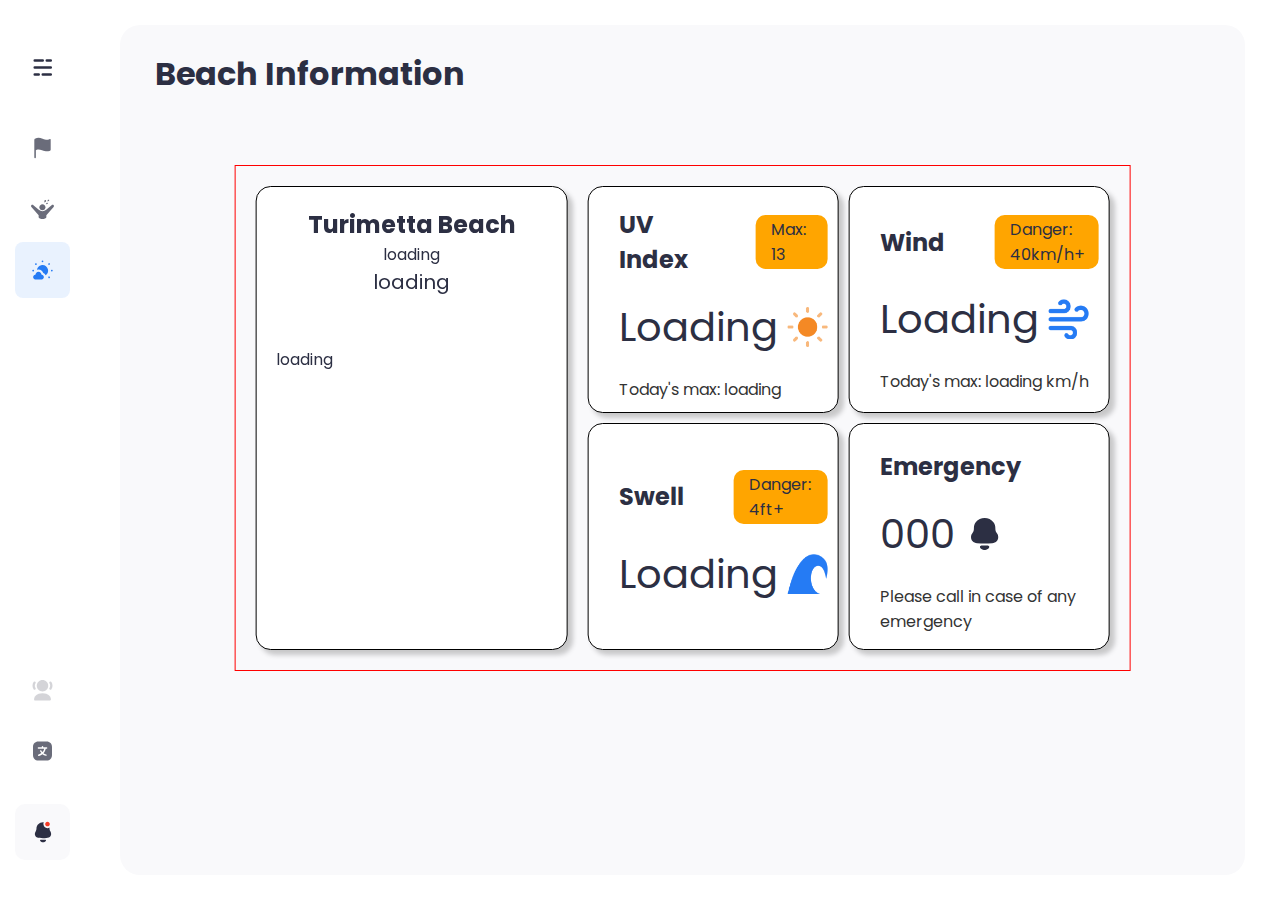
==== assets/pages/beach-info.html @ a38b0949 "Small basic updates" ====
<!DOCTYPE html>
<html lang="en">
    <head>
        <meta charset="UTF-8">
        <meta name="viewport" content="width=device-width, initial-scale=1.0">
        <meta http-equiv="X-UA-Compatible" content="IE=edge">

        <!-- Meta SEO Descriptions -->
        <meta name="description" content="RipWise is an unpatrolled beach safety system which offers beachgoers an interactive way finder to locate safe swimming zones">
        <meta name="keywords" content="RipWise, Beach Safety, Drowning, Unpatrolled Beaches, Australia, Navigation">
        <meta name="author" content="RipWise">

        <title>RipWise | Beach Information</title>

        <!-- Link to external CSS -->
        <link rel="stylesheet" href="../../style.css">
        <link rel="stylesheet" href="/assets/pages/css/beach-info.css">
    </head>
    <body>
        <div class="dashboard">
            <!-- Sidebar / Navbar -->
            <div class="sidebar" id="sidebar">
                <div class="container">
                    <div class="nav-box nav-box-top">
                        <div class="logo-box">
                            <img class="menu" id="menu" src="/assets/icons/menu.svg" alt="Hamburger menu"/>
                            <img class="logo" src="/assets/icons/RipWise.svg" alt="RipWise logo"/>
                            <span class="demo-badge">Demo</span>
                        </div>
                        <div class="nav-items">
                            <ul>
                                <li>
                                    <a href="/index.html" class="nav-link" data-target="home">
                                        <svg class="icon" viewBox="0 0 24 24" fill="#2c2f43" xmlns="http://www.w3.org/2000/svg">
                                            <path fill-rule="evenodd" clip-rule="evenodd" d="M19.4655 3.44914C19.2225 3.32014 18.9235 3.33414 18.6945 3.48914C18.6715 3.50314 16.4135 4.96914 12.1435 3.14114C7.04251 0.962137 4.46551 3.45114 4.35751 3.55814C4.21651 3.69914 4.13751 3.88914 4.13751 4.08914V21.0011C4.13751 21.4151 4.47351 21.7511 4.88751 21.7511C5.30151 21.7511 5.63751 21.4151 5.63751 21.0011V14.0481C6.26151 13.6201 8.17551 12.6771 11.5525 14.1211C16.5695 16.2681 19.4145 14.4161 19.5315 14.3351C19.7385 14.1951 19.8625 13.9631 19.8625 13.7131V4.11114C19.8625 3.83414 19.7095 3.58014 19.4655 3.44914Z" fill="#2c2f43"/>
                                        </svg>
                                        <span class="nav-text">Safe Swim Zone</span>
                                    </a>
                                </li>
                                <li>
                                    <a href="/assets/pages/rip-current.html" class="nav-link" data-target="rip-current">
                                        <svg class="icon" viewBox="0 0 24 24" fill="none" xmlns="http://www.w3.org/2000/svg">
                                            <path d="M11.9263 13.2086C13.5265 13.2086 14.8243 11.8999 14.8243 10.2846C14.8243 8.66942 13.5265 7.35986 11.9263 7.35986C10.3256 7.35986 9.02783 8.66937 9.02783 10.2846C9.02783 11.8999 10.3255 13.2086 11.9263 13.2086Z" fill="#2C2F43"/>
                                            <path d="M18.273 3.21544C18.0198 2.94141 17.5943 2.92701 17.3231 3.18249C17.0516 3.43792 16.6833 4.70789 16.6859 4.71042C16.6884 4.71284 17.9691 4.42856 18.2403 4.17303C18.5119 3.9176 18.5262 3.48903 18.273 3.21544Z" fill="#2C2F43"/>
                                            <path d="M16.7683 7.24609C17.0822 7.09121 17.2125 6.7092 17.0591 6.39192C16.9054 6.07508 16.5264 5.944 16.2125 6.09853C15.8985 6.25346 15.2201 7.29517 15.2216 7.29849C15.2227 7.30136 16.4543 7.40146 16.7683 7.24609Z" fill="#2C2F43"/>
                                            <path d="M15.3825 4.44689C15.5667 4.03401 15.3841 3.54858 14.975 3.36322C14.5654 3.17691 14.0849 3.36114 13.9005 3.77402C13.7167 4.18691 13.8941 5.77704 13.8982 5.77867C13.9023 5.7803 15.1987 4.85933 15.3825 4.44689Z" fill="#2C2F43"/>
                                            <path d="M8.29521 17.9034V19.9827C8.29521 20.9663 10.4871 21.6997 12.0002 21.6997C13.5133 21.6997 15.7049 20.9663 15.7049 19.9827V17.9034L22.6608 10.0637C23.1444 9.52797 23.1064 8.6985 22.5758 8.21064C22.0449 7.7223 21.222 7.76104 20.7385 8.2959L15.5475 12.8079C13.5086 14.5798 10.4915 14.5798 8.45298 12.8079L3.26168 8.2959C2.77797 7.76104 1.95546 7.7223 1.42451 8.21064C0.89357 8.6985 0.85561 9.52797 1.33918 10.0637L8.29521 17.9034Z" fill="#2C2F43"/>
                                        </svg>
                                        <span class="nav-text">Rip Currents</span>
                                    </a>
                                </li>
                                <li>
                                    <a href="/assets/pages/beach-info.html" class="nav-link active" data-target="beach-info">
                                        <svg class="icon" viewBox="0 0 24 25" fill="none" xmlns="http://www.w3.org/2000/svg">
                                            <path fill-rule="evenodd" clip-rule="evenodd" d="M12.0176 5.0275C12.4876 5.0275 12.8676 4.6465 12.8676 4.1775V4.1475C12.8676 3.6785 12.4876 3.3125 12.0176 3.3125C11.5476 3.3125 11.1676 3.7085 11.1676 4.1775C11.1676 4.6465 11.5476 5.0275 12.0176 5.0275Z" fill="#2C2F43"/>
                                            <path fill-rule="evenodd" clip-rule="evenodd" d="M3.05962 13.9977C3.52962 13.9977 3.88462 13.6167 3.88462 13.1477C3.88462 12.6787 3.48062 12.2977 3.01062 12.2977C2.54062 12.2977 2.16162 12.6787 2.16162 13.1477C2.16162 13.6167 2.54062 13.9977 3.01062 13.9977H3.05962Z" fill="#2C2F43"/>
                                            <path fill-rule="evenodd" clip-rule="evenodd" d="M5.69243 7.65779C5.89943 7.65779 6.10643 7.58279 6.27043 7.43079C6.61443 7.11179 6.63443 6.57479 6.31543 6.22979L6.29643 6.20979C5.97743 5.86579 5.44843 5.85479 5.10543 6.17479C4.76043 6.49279 4.75043 7.04079 5.06943 7.38579C5.23643 7.56579 5.46343 7.65779 5.69243 7.65779Z" fill="#2C2F43"/>
                                            <path fill-rule="evenodd" clip-rule="evenodd" d="M18.9766 18.901C18.6646 18.552 18.1496 18.547 17.7986 18.859C17.4496 19.172 17.4416 19.734 17.7536 20.084C17.9216 20.272 18.1546 20.368 18.3876 20.368C18.5896 20.368 18.7916 20.297 18.9546 20.151C19.3036 19.839 19.3336 19.301 19.0216 18.951L18.9766 18.901Z" fill="#2C2F43"/>
                                            <path fill-rule="evenodd" clip-rule="evenodd" d="M20.9678 12.2975C20.4978 12.2975 20.1178 12.6785 20.1178 13.1475C20.1178 13.6165 20.4978 13.9975 20.9678 13.9975H21.0108C21.4808 13.9975 21.8388 13.6165 21.8388 13.1475C21.8388 12.6785 21.4378 12.2975 20.9678 12.2975Z" fill="#2C2F43"/>
                                            <path fill-rule="evenodd" clip-rule="evenodd" d="M17.7539 6.19103L17.7089 6.24103C17.3969 6.59103 17.4489 7.10403 17.7989 7.41703C17.9549 7.55503 18.1509 7.62203 18.3499 7.62203C18.5979 7.62203 18.8479 7.51803 19.0219 7.32403C19.3339 6.97403 19.3039 6.43603 18.9539 6.12403C18.6059 5.81103 18.0669 5.84003 17.7539 6.19103Z" fill="#2C2F43"/>
                                            <path fill-rule="evenodd" clip-rule="evenodd" d="M10.8496 7.82922C8.74588 8.2963 7.19956 9.93488 6.73598 11.9052C6.68512 12.1214 6.8941 12.2996 7.11097 12.2519C7.44355 12.1787 7.7983 12.1372 8.17861 12.1372C10.5132 12.1372 11.9609 13.5896 12.6019 15.1259C12.6346 15.2041 12.697 15.266 12.7751 15.2987C13.7077 15.6898 14.4373 16.3898 14.8771 17.2901C14.9617 17.4633 15.1803 17.5325 15.3322 17.4138C16.9293 16.1658 17.7692 14.0743 17.3086 11.9712C16.6696 9.05022 13.7786 7.19022 10.8496 7.82922Z" fill="#2C2F43"/>
                                            <path fill-rule="evenodd" clip-rule="evenodd" d="M11.287 16.9653C11.1233 16.9468 10.9907 16.8143 10.9686 16.651C10.835 15.6631 10.0539 14.1376 8.1788 14.1376C6.30284 14.1376 5.52166 15.6631 5.38801 16.651C5.36592 16.8143 5.23332 16.9468 5.06959 16.9654C3.90735 17.0972 3.0108 17.9527 3.0108 19.3276C3.0108 20.2876 3.5848 21.1176 4.4098 21.4976C4.7568 21.6376 5.1028 21.6876 5.3648 21.6876H10.9878C11.2508 21.6876 11.5968 21.6376 11.9488 21.4976C12.7738 21.1176 13.3448 20.2876 13.3448 19.3276C13.3448 17.9526 12.4499 17.0971 11.287 16.9653Z" fill="#2C2F43"/>
                                        </svg>
                                        <span class="nav-text">Beach Information</span>
                                    </a>
                                </li>
                            </ul>
                        </div>
                    </div>
                    <div class="nav-box nav-box-bottom">
                        <div class="nav-items">
                            <ul>
                                <li>
                                    <a href="#" class="nav-link disabled" data-target="accessibility">
                                        <svg class="icon" viewBox="0 0 25 25" fill="none" xmlns="http://www.w3.org/2000/svg">
                                            <path fill-rule="evenodd" clip-rule="evenodd" d="M20.4496 12.2494C20.2287 12.2494 20.0043 12.1863 19.8055 12.0554C19.2666 11.6988 19.1194 10.9729 19.4759 10.4352C19.9248 9.75717 20.1621 8.96578 20.1621 8.1475C20.1621 7.32922 19.9248 6.53783 19.4759 5.86099C19.1194 5.3221 19.2666 4.59733 19.8055 4.23963C20.3433 3.88309 21.0692 4.03155 21.4257 4.56928C22.1295 5.6307 22.5 6.86865 22.5 8.1475C22.5 9.42636 22.1295 10.6643 21.4257 11.7257C21.2013 12.0659 20.8284 12.2494 20.4496 12.2494Z" fill="#2C2F43"/>
                                            <path fill-rule="evenodd" clip-rule="evenodd" d="M4.55038 12.2494C4.17163 12.2494 3.79873 12.0659 3.57428 11.7257C2.87056 10.6643 2.5 9.42636 2.5 8.1475C2.5 6.86865 2.87056 5.6307 3.57428 4.56928C3.93082 4.03155 4.65558 3.88309 5.19448 4.23963C5.73337 4.59733 5.88067 5.3221 5.52413 5.86099C5.07524 6.53783 4.83794 7.32922 4.83794 8.1475C4.83794 8.96578 5.07524 9.75717 5.52413 10.4352C5.88067 10.9729 5.73337 11.6988 5.19448 12.0554C4.99575 12.1863 4.77131 12.2494 4.55038 12.2494Z" fill="#2C2F43"/>
                                            <path fill-rule="evenodd" clip-rule="evenodd" d="M12.4998 15.6709C6.67956 15.6709 4.07275 18.8902 4.07275 22.0815C4.07275 22.3142 4.1651 22.5374 4.32993 22.7023C4.49358 22.8659 4.71686 22.9583 4.94948 22.9583L20.0502 22.9372C20.5342 22.9361 20.9258 22.5433 20.9258 22.0605C20.9258 18.8797 18.3201 15.6709 12.4998 15.6709Z" fill="#2C2F43"/>
                                            <path fill-rule="evenodd" clip-rule="evenodd" d="M12.5006 13.8986C15.6428 13.8986 18.1993 11.3409 18.1993 8.19874C18.1993 5.05654 15.6428 2.5 12.5006 2.5C9.35842 2.5 6.80188 5.05654 6.80188 8.19874C6.80188 11.3409 9.35842 13.8986 12.5006 13.8986Z" fill="#2C2F43"/>
                                        </svg>
                                        <span class="nav-text">Accessibility</span>
                                    </a>
                                </li>
                                <li>
                                    <a href="#" class="nav-link" data-target="language">
                                        <svg class="icon" viewBox="0 0 25 25" fill="none" xmlns="http://www.w3.org/2000/svg">
                                            <path fill-rule="evenodd" clip-rule="evenodd" d="M16.583 10.13H15.7C15.595 10.776 15.362 11.559 15.087 12.19C14.758 12.945 14.248 13.802 13.507 14.626C14.219 15.177 15.088 15.638 16.165 15.878C16.569 15.969 16.824 16.369 16.733 16.774C16.655 17.123 16.346 17.36 16.002 17.36C15.948 17.36 15.893 17.355 15.838 17.343C14.415 17.025 13.3 16.386 12.415 15.659C11.532 16.36 10.422 16.983 9.009 17.417C8.936 17.44 8.861 17.45 8.788 17.45C8.468 17.45 8.171 17.243 8.072 16.921C7.95 16.525 8.172 16.105 8.568 15.984C9.699 15.636 10.595 15.152 11.322 14.609C10.772 13.976 10.371 13.35 10.104 12.859C9.906 12.494 10.041 12.039 10.405 11.841C10.769 11.644 11.224 11.777 11.422 12.142C11.674 12.606 12.01 13.111 12.43 13.602C13.58 12.316 14.017 10.929 14.176 10.13H8.418C8.004 10.13 7.668 9.794 7.668 9.38C7.668 8.966 8.004 8.63 8.418 8.63H11.75V8.3C11.75 7.886 12.086 7.55 12.5 7.55C12.914 7.55 13.25 7.886 13.25 8.3V8.63H16.583C16.997 8.63 17.333 8.966 17.333 9.38C17.333 9.794 16.997 10.13 16.583 10.13ZM16.718 3H8.283C5.123 3 3 5.223 3 8.53V16.47C3 19.777 5.123 22 8.283 22H16.717C19.877 22 22 19.777 22 16.47V8.53C22 5.223 19.877 3 16.718 3Z" fill="#2C2F43"/>
                                        </svg>
                                        <span class="nav-text">Language</span>
                                    </a>
                                </li>
                            </ul>
                        </div>
                        <div class="alert-box">
                            <svg class="icon" viewBox="0 0 25 25" fill="none" xmlns="http://www.w3.org/2000/svg">
                                <path fill-rule="evenodd" clip-rule="evenodd" d="M19.545 11.897C19.145 11.207 18.765 10.547 18.765 8.99697C18.765 8.75697 18.745 8.52697 18.705 8.28697C18.145 8.60697 17.505 8.77697 16.825 8.77697C14.655 8.77697 12.885 7.00697 12.885 4.83697C12.885 4.24697 13.015 3.68697 13.255 3.18697C13.015 3.15697 12.765 3.14697 12.505 3.14697C8.75504 3.14697 6.23504 6.17697 6.23504 8.99697C6.23504 10.547 5.85504 11.207 5.45504 11.907C5.06504 12.577 4.66504 13.277 4.66504 14.647V14.687C4.92504 17.807 7.73504 18.417 12.505 18.417C17.265 18.417 20.075 17.807 20.335 14.647C20.335 13.277 19.935 12.577 19.545 11.897Z" fill="#2C2F43"/>
                                <path fill-rule="evenodd" clip-rule="evenodd" d="M14.6372 19.8755H10.4352C10.1462 19.8755 9.88422 20.0415 9.75922 20.3005C9.63422 20.5615 9.66922 20.8695 9.84922 21.0945C10.5152 21.9245 11.4922 22.4005 12.5322 22.4005C13.5772 22.4005 14.5572 21.9245 15.2222 21.0945C15.4032 20.8695 15.4382 20.5605 15.3132 20.3005C15.1882 20.0415 14.9262 19.8755 14.6372 19.8755Z" fill="#2C2F43"/>
                                <path fill-rule="evenodd" clip-rule="evenodd" d="M16.8251 7.07861C18.0591 7.07861 19.0641 6.07361 19.0641 4.83861C19.0641 3.60361 18.0591 2.59961 16.8251 2.59961C15.5911 2.59961 14.5861 3.60361 14.5861 4.83861C14.5861 6.07361 15.5911 7.07861 16.8251 7.07861Z" fill="#F43A25"/>
                            </svg>
                            <div class="alert-content">
                                <h3>Live Beach Alerts</h3>
                                <p>We provide real-time beach safety alerts directly on your phone.</p>
                                <a href="/assets/pages/get-alerts.html" class="nav-link" data-target="beach-alerts" style="display: flex; justify-content: center; align-items: center;">
                                    <button>Notify Me</button>
                                </a>
                            </div>
                        </div>
                    </div>
                </div>
            </div>
            
            <!-- Main Content - Beach -->
            <div class="main-content" id="beach-info">
                <div class="content">
                    <div class="title-box">
                        <h1>Beach Information</h1>
                    </div>
                    
                    <div class="beach-conditions-container">
                        <div id="weather-container">
                            <h2>Turimetta Beach</h2>
                            <img id="weather-icon" alt="Weather Icon">
                            <div id="temp-div">loading</div>
                            <div id="weather-info">loading</div>
                            <div id="hourly-forecast">loading</div>
                        </div>
                        <div class="other-beach-info">
                            <div class="beach-info-detail" id="uv-index">
                                <div class="beach-info-top-line">
                                    <div class="beach-info-index-title">UV Index</div>
                                    <div class="beach-info-floating-max">Max: 13</div>
                                </div>
                                <div class="beach-info-index-value">
                                    <div id='dynamic-uv'>Loading</div>
                                    <img src="../icons/weather-icons/sun.png" alt="UV Icon">      
                                </div>
                                <div class="beach-info-max-today">Today's max: <span id="dynamic-uv-max">loading</span></div>
                            </div>
                            <div class="beach-info-detail" id="wind">
                                <div class="beach-info-top-line">
                                    <div class="beach-info-index-title">Wind</div>
                                    <div class="beach-info-floating-max">Danger: 40km/h+</div>
                                </div>
                                <div class="beach-info-index-value">
                                    <div id="dynamic-wind">Loading</div>
                                    <img src="../icons/weather-icons/wind.png" alt="Wind Icon">      
                                </div>
                                <div class="beach-info-max-today">Today's max: <span id="dynamic-wind-max">loading</span> km/h</div>
                            </div>
                            <div class="beach-info-detail" id="swell">
                                <div class="beach-info-top-line">
                                    <div class="beach-info-index-title">Swell</div>
                                    <div class="beach-info-floating-max">Danger: 4ft+</div>
                                </div>
                                <div class="beach-info-index-value">
                                    <div id="dynamic-swell">Loading</div>
                                    <img src="../icons/weather-icons/wave.png" alt="Swell Icon">      
                                </div>
                                <!-- <div class="beach-info-max-today">Today's max: 3ft</div> -->
                            </div>
                            <div class="beach-info-detail" id="emergency">
                                <div class="beach-info-top-line">
                                    <div class="beach-info-index-title">Emergency</div>
                                </div>
                                <div class="beach-info-index-value">
                                    000
                                    <img src="../icons/alert.svg" alt="UV Icon">      
                                </div>
                                <div class="beach-info-max-today">Please call in case of any emergency</div>
                            </div>
                        </div>
                    </div>
                </div>
            </div>
        </div>

        <!-- Link to external JavaScript -->
        <script src="../../script.js"></script>
        <script src="../pages/scripts/beach-info.js"></script>
    </body>
</html>
---- style.css ----
/* Import Poppins Font Family - Google Fonts */
@import url('https://fonts.googleapis.com/css2?family=Poppins:ital,wght@0,100;0,200;0,300;0,400;0,500;0,600;0,700;0,800;0,900;1,100;1,200;1,300;1,400;1,500;1,600;1,700;1,800;1,900&display=swap');

/* Root Colour Palette */
:root {
    --primary-blue: #257BF4;

    --secondary-slate: #2c2f43;
    --secondary-slate-70: rgba(44, 47, 67, 0.7);
    --secondary-slate-10: rgba(44, 47, 67, 0.1);

    --accent-orange: #F48925;
    --accent-purple: #6D25F4;

    --background-white: #FFFFFF;
    --background-ghost: #F9F9FB;
}

* {
    box-sizing: border-box;
    margin: 0;
    padding: 0;
    font-family: 'Poppins', Arial, sans-serif;
    font-style: normal;
}

body {
    display: flex;
    height: 100vh;
    overflow: hidden;
}

.dashboard {
    display: flex;
    width: 100%;
    height: 100%;
}

.sidebar {
    display: flex;
    align-items: center;
    width: 85px; /* replace with 85px if you want to animate navbar */
    height: 100%;
    padding: 40px 15px;
    background-color: var(--background-white);
    color: var(--secondary-slate);
    transition: transform 0.4s ease-in-out, width 0.4s ease-in-out;
    transform: translateX(0);
    /* border: 1px pink solid; */
}

.sidebar .container {
    display: flex;
    flex-direction: column;
    gap: 20px;
    width: 100%;
    height: 100%;
    /* border: 1px pink solid; */
}

/* I have two nav boxes (.nav-box-top and .nav-box-bottom) */
.sidebar .container .nav-box {
    display: flex;
    flex-direction: column;
    align-items: center;
    gap: 25px;
    width: 100%;
    transition: all 0.5s ease;
    /* border: 1px orange solid; */
}

.sidebar .container .nav-box-bottom {
    align-items: center;
    margin-top: auto;
}

.sidebar .container .nav-box .logo-box {
    display: flex;
    flex-direction: row;
    align-items: center;
    gap: 15px;
}

.sidebar .container .nav-box .logo-box .menu {
    height: 55px;
    padding: 15px;
    cursor: pointer;
}

.sidebar .container .nav-box .logo-box .logo {
    display: none;
    height: 55px;
}

.sidebar .container .nav-box .logo-box .demo-badge {
    display: none;
    background-color: rgb(37, 123, 244, 0.10);
    color: var(--primary-blue);
    font-size: 12px;
    font-weight: 600;
    padding: 4px 8px;
    border-radius: 5px;
}

/* Nav Items */
.sidebar .container .nav-box .nav-items {
    display: flex;
    flex-direction: column;
    justify-content: space-between;
    width: 100%;
}

.sidebar .container .nav-box .nav-items ul {
    list-style: none;
    padding: 0;
    margin: 0;
}

.sidebar .container .nav-box .nav-items ul li + li { /* Spacing between nav items */
    margin-top: 5px;
}

.sidebar .container .nav-box .nav-items ul li {
    display: flex;
    align-items: center;
    justify-content: flex-start;
}

.sidebar .container .nav-box .nav-items ul li a {
    padding: 15px;
    display: flex;
    flex-direction: row;
    gap: 15px;
    text-decoration: none;
    color: var(--secondary-slate);
    width: 100%;
    transition: background 0.3s;
    border-radius: 8px;
    opacity: 0.7;
    cursor: pointer;
}

.sidebar .container .nav-box .nav-items ul li .disabled {
    opacity: 20%;
    cursor: default;
}

.sidebar .container .nav-box .nav-items ul li a.active {
    background-color: rgba(37, 123, 244, 0.1);
    color: var(--primary-blue);
    opacity: 1;
}

.sidebar .container .nav-box .nav-items ul li a .icon {
    height: 26px;
}

.sidebar .container .nav-box .nav-items ul li a.active .icon path {
    fill: var(--primary-blue);
}

.sidebar .container .nav-box .nav-items ul li a .nav-text {
    font-size: 17px;
    font-weight: 500;
    display: none;
}

/* Alert Box */
.sidebar .container .nav-box .alert-box {
    display: flex;
    flex-direction: column;
    align-items: center;
    background-color: var(--background-ghost);
    color: var(--secondary-slate);
    gap: 15px;
    width: 100%;
    padding: 15px;
    border-radius: 10px;
    cursor: pointer;
}

.sidebar .container .nav-box .alert-box .icon {
    height: 26px;
}

.sidebar .container .nav-box .alert-box .alert-content {
    display: none;
    flex-direction: column;
    gap: 5px;
    text-align: center;
}

.sidebar .container .nav-box .alert-box .alert-content h3 {
    font-size: 18px;
    font-weight: 700;
}

.sidebar .container .nav-box .alert-box .alert-content p {
    font-size: 13px;
    font-weight: 400;
    line-height: 20px;
}

.sidebar .container .nav-box .alert-box .alert-content button {
    all: unset; /* Resets all inherited and default styles */
    width: 100%;
    display: flex;
    align-self: stretch;
    justify-content: center;
    text-align: center;
    background-color: var(--secondary-slate);
    color: var(--background-white);
    padding: 15px 20px;
    border: none;
    border-radius: 8px;
    cursor: pointer;
    margin-top: 15px;
    font-weight: 600;
}

.sidebar .container .nav-box .alert-box .alert-content .alert-btn {
    text-decoration: none;
    background-color: var(--secondary-slate);
    color: var(--background-white);
    font-size: 13px;
    font-weight: 600;
    padding: 15px 20px;
    border-radius: 8px;
    cursor: pointer;
    margin-top: 15px;
    width: 100%;
}

/* Sidebar Open Settings */
.sidebar.open {
    width: 300px;
    padding: 40px 20px;
}

.sidebar.open .container .nav-box .logo-box .logo,
.sidebar.open .container .nav-box .logo-box .demo-badge {
    display: flex;
}

.sidebar.open .container .nav-box .nav-items {
    align-items: left;
}

.sidebar.open .container .nav-box .nav-items .nav-text {
    display: flex;
}

.sidebar.open .container .nav-box .alert-box {
    padding: 30px 20px;
    border-radius: 16px;
}

.sidebar.open .container .nav-box .alert-box .icon {
    height: 35px;
}

.sidebar.open .container .nav-box .alert-box .alert-content {
    width: 100%;
    display: flex;
}

/* Main Content */
.main-content {
    flex: 1;
    padding: 15px;
    width: 100%;
    height: 100%;
    background-color: var(--background-white);
    transition: transform 0.5s ease-in-out, margin-left 0.5s ease-in-out;
}

/* Enables dashboard to move left/right with navbar slider */
.sidebar.open ~ .main-content {
    left: 300px;
    width: calc(100% - 300px);
}

.main-content .content {
    display: flex;
    flex-direction: column;
    background-color: var(--background-ghost);
    color: var(--secondary-slate);
    padding: 25px 35px;
    width: 100%;
    height: 100%;
    border-radius: 20px;
}

/* Home Styling */
#home .wrapper {
    position: relative; /* Enables the wrapper to reposition child elements... child absolute position will become relevant to parent element */
    display: flex;
    width: 100%;
    height: 100%;
    border-radius: 20px;
    background-color: var(--background-ghost);
    color: var(--secondary-slate);
    /* border: 1px red solid; */
}

#home #map {
    width: 100%;
    height: 100%;
    border-radius: 20px;
}

#cam-feed-wrapper {
    position: relative;
    display: inline-block;
    overflow: hidden;
    width: 100%;
    height: 100%;
    border-radius: 20px;
}

#cam-feed-wrapper .beach-vid-big {
    width: 100%;
    height: 100%;
    border-radius: 10px;
    object-fit: cover;
}

#cam-feed-wrapper .live-signal-big {
    position: absolute;
    top: 2%;
    left: 2%;
    display: flex;
    flex-direction: row;
    align-items: center; /* Horizontally aligns elements */
    gap: 10px;
    padding: 10px 25px;
    background-color: rgb(44, 47, 67, 0.1); /* Adding a background to make it more visible */
    border-radius: 200px;
}

#cam-feed-wrapper .live-signal-big h4 {
    color: var(--primary-blue);
    margin: 0;
    font-size: 16px;
}

.live-signal-big #live-time {
    color: var(--secondary-slate);
    font-weight: 500;
}

#cam-feed-wrapper .live-signal-big .live-circle-big {
    width: 15px;
    height: 15px;
    background-color: var(--primary-blue);
    border-radius: 50%;
    animation: flash 1.5s infinite alternate;
}

#cam-feed-wrapper  .green-rectangle-big {
    position: absolute;
    top: 47%;
    left: 53%;
    transform: translate(-50%, -50%);
    width: 40%;
    height: 30%;
    background-color: rgba(14, 219, 35, 0.35);
    border: 2px solid #0EDB23;
    border-radius: 12px;
}

.green-rectangle-big .rect-content {
    position: absolute;
    top: 50%;
    left: 50%;
    transform: translate(-50%, -50%);

    display: flex;
    flex-direction: column;
    align-items: center;
    justify-content: center;

    gap: 20px;

    color: #fff;
}

.rect-content .large-tick {
    height: 40px;
}

.rect-content .large-tick path {
    stroke: #fff;
}


#home .live-feed-popup {
    position: absolute;
    bottom: 30px;
    left: 30px; 
    width: 350px;
    background-color: rgba(255, 255, 255, 0.95);
    padding: 20px 25px 25px 25px; 
    border-radius: 16px; 
    box-shadow: 0 2px 10px rgba(0, 0, 0, 0.3);
    z-index: 1000; 
    color: var(--secondary-slate);
}

.live-feed-popup .live-feed-wrapper {
    display: flex;
    flex-direction: column;
    gap: 5px;
}

.live-feed-popup .live-feed-wrapper .expand-popup {
    display: flex;
    flex-direction: row;
    justify-content: right;
    width: 100%;
    cursor: pointer;
}

.live-feed-popup .live-feed-wrapper .expand-popup #expand-icon {
    height: 25px;
}

.live-feed-popup .live-feed-wrapper .p-content {
    display: flex;
    flex-direction: column;
    gap: 25px;
    transition: all 0.3s ease;
}

.live-feed-popup .live-feed-wrapper .p-content .p-content-text {
    display: flex;
    flex-direction: column;
    text-align: center;
    gap: 15px;
}

.live-feed-popup .live-feed-wrapper .p-content p {
    font-size: 14px;
}

.nav-map-wrap {
    position: relative;
    width: 100%;
    height: 230px;
    border-radius: 10px;
    background-color: var(--secondary-slate-10);
}

.live-feed-popup .live-feed-wrapper .p-content .camera-wrapper {
    position: relative;
    display: inline-block;
    overflow: hidden;
    width: 100%;
    height: 230px;
    border-radius: 10px;
}

.live-feed-popup .live-feed-wrapper .p-content .camera-wrapper .beach-img {
    width: 100%;
    height: 100%;
    border-radius: 10px;
    /* border: 1px solid black; */
}

.live-feed-popup .live-feed-wrapper .p-content .camera-wrapper .beach-vid {
    width: 100%;
    height: 100%;
    border-radius: 10px;
    object-fit: cover;
    border: 1px solid var(--secondary-slate-10);
}

.camera-wrapper .live-signal {
    position: absolute;
    top: 20px;
    left: 20px;
    display: flex;
    flex-direction: row;
    align-items: center;
    gap: 7px;
    border-radius: 5px;
}

.camera-wrapper .live-signal h4 {
    color: var(--primary-blue);
    margin: 0;
    font-size: 14px;
}

/* Flashing circle styling */
.live-circle {
    width: 12px;
    height: 12px;
    background-color: var(--primary-blue);
    border-radius: 50%;
    animation: flash 1.5s infinite alternate;
}

@keyframes flash {
    0% {
        opacity: 1;
    }
    100% {
        opacity: 0.2;
    }
}

.legend {
    position: absolute;
    top: 20px;
    right: 20px;
    display: flex;
    flex-direction: row;
    align-items: center;
    gap: 7px;
    border-radius: 5px;
}

.legend h4 {
    color: #0EDB23;
    margin: 0;
    font-size: 14px;
}

.legend .green-square {
    width: 12px;
    height: 12px;
    background-color: #0EDB23;
    border-radius: 3px;
}

/* Safe Swim Zone styling */
.green-rectangle {
    position: absolute;
    top: 50%;
    left: 50%;
    transform: translate(-50%, -50%);
    width: 55%;
    height: 30%;
    background-color: rgba(14, 219, 35, 0.2);
    border: 2px solid #0EDB23;
    border-radius: 12px;
}

.get-directions-btn {
    padding: 17px 20px;
    background-color: var(--secondary-slate);
    color: var(--background-white);
    border: none;
    border-radius: 5px;
    font-size: 13px;
    font-weight: 600;
    cursor: pointer;
    transition: background-color 0.3s ease;
}

#scan-QR-code {
    display: none;
    align-items: center;
    justify-content: center;
    padding: 10px 0px 0px 0px;
    gap: 25px;
    color: var(--secondary-slate);
}

.QR-code {
    height: 150px;
    /* border: 1px solid red; */
}

.qr-code-wrapper {
    height: 100%;
}

/* Get Alerts Styling */
#get-alerts .content {
    display: flex;
    flex-direction: column;
    gap: 40px;
}

#get-alerts .content .title-box {
    display: flex;
    width: 100%;
    /* border: 1px red solid; */
}

#get-alerts .content .title-box h1 {
    font-size: 28px;
}

#get-alerts .content .alert-container-outer {
    display: flex;
    justify-content: center;
    align-items: center;
    /* width: 100%; */
    height: 100%;
    /* border: 1px red solid; */
}

#get-alerts .content .alert-container-inner {
    display: flex;
    flex-direction: column;
    justify-content: center;
    text-align: left;
    width: 85%;
    gap: 40px;
    /* border: 1px red solid; */
}

#get-alerts .content .alert-container-inner .alert-title {
    width: 100%;
    /* border: 1px red solid; */

}

#get-alerts .content .alert-container-inner .alert-form {
    display: flex;
    flex: row;
    justify-content: space-between;
    width: 100%;
    height: 100%;
    gap: 80px;
    /* border: 1px red solid; */
}

#get-alerts .content .alert-container-inner .alert-form .alert-preferences {
    display: flex;
    flex-direction: column;
    gap: 40px;
    width: 90%;
    /* border: 1px red solid; */
}

#get-alerts .content .alert-container-inner .alert-form .alert-preferences h3 {
    font-weight: 400;
}

#get-alerts .content .alert-container-inner .alert-form .alert-preferences .available-items {
    display: flex;
    flex-direction: column;
}


#get-alerts .content .alert-container-inner .alert-form .alert-preferences .available-items .accordion-item {
    cursor: pointer;
    /* padding: 20px 0px; */
    margin-bottom: 10px;
}

#get-alerts .content .alert-container-inner .alert-form .alert-preferences .available-items .accordion-item .accordion-title {
    text-decoration: none;
    border: none;
    display: flex;
    cursor: pointer;
    justify-content: space-between;
    align-items: center;
    margin-bottom: 15px;
    background-color: var(--secondary-slate-10);
    width: 100%;
    padding: 20px 20px;
    border-radius: 5px;
    font-weight: 400;
    font-size: 17px;
}

#get-alerts .content .alert-container-inner .alert-form .alert-preferences .available-items .accordion-item .accordion-title:hover {
    background-color: rgba(44, 47, 67, 0.2);
    transition: all ease 0.2s;

}

#get-alerts .content .alert-container-inner .alert-form .alert-preferences .available-items .accordion-item .accordion-title .arrow {
    rotate: -90deg;
    transition: transform 0.4s
}

.rotate {
    transform: rotate(90deg);
}

#get-alerts .content .alert-container-inner .alert-form .alert-preferences .available-items .accordion-item .accordion-content {
    display: none;
    flex-direction: row;
    flex-wrap: wrap;
    gap: 25px;
    padding: 10px 25px;
}

#get-alerts .content .alert-container-inner .alert-form .alert-preferences .available-items .accordion-item .accordion-content .option {
    display: flex;
    align-items: left;
    gap: 10px;
    /* font-size: 20px; */
    color: #2c2f43;
    cursor: pointer;
    margin-bottom: 5px;
}

.option input[type="checkbox"] {
    display: none;
}

.accordion-item .accordion-content .option .checkmark {
    display: flex;
    justify-content: center;
    align-items: center;
    width: 22px;
    height: 22px;
    border: 2px solid #2c2f43;
    border-radius: 4px;
}

.accordion-item .accordion-content .option .checkmark img {
    display: none;
    width: 12px;
    height: 12px;
}

.accordion-item .accordion-content .option input[type="checkbox"]:checked + .checkmark {
    background-color: #2c2f43;
}

/* Show the checkmark image when checkbox is checked */
.accordion-item .accordion-content .option input[type="checkbox"]:checked + .checkmark img {
    display: flex;
}

/* Alert Time */
#get-alerts .content .alert-container-inner .alert-form .alert-time {
    display: flex;
    flex-direction: column;
    gap: 40px;
    width: 100%;
    height: 100%;
    /* border: 1px green solid; */
}

#get-alerts .content .alert-container-inner .alert-form .alert-time h3 {
    font-weight: 400;
}

#get-alerts .content .alert-container-inner .alert-form .alert-time .form-container {
    display: flex;
    flex-direction: column;
    justify-content: space-between;
    width: 100%;
    height: 100%;
    gap: 100px;
    /* border: 1px red solid; */
}

.form-container .contact-time-wrap {
    display: flex;
    flex-direction: column;
    gap: 25px;
    width: 100%;
}

#get-alerts .content .alert-container-inner .alert-form .alert-time .form-container .contact-time-wrap .contact-time-options {
    display: flex;
    flex-direction: row;
    gap: 30px;
    width: 100%;
}

.contact-time-wrap .contact-time-options label {
    display: flex;
    flex-direction: row;
    align-items: center;
    gap: 20px;
    font-weight: 500;
    font-size: 16px;
    color: var(--secondary-slate);
}

.contact-time-wrap .contact-time-options select {
    width: 100%;
    padding: 15px 30px;
    margin-top: 5px;
    border: 1px solid var(--secondary-slate-10);
    border-radius: 6px;
    background-color: var(--background-white);
    font-size: 16px;
    color: var(--secondary-slate);
    appearance: none; /* Hide default dropdown arrow */
    cursor: pointer;
    position: relative;
}

/* Hover effect */
.contact-time-wrap .contact-time-options select:hover {
    border-color: var(--primary-blue);
}

.contact-time-wrap .contact-time-options select:focus {
    outline: none;
    border: 1px solid var(--primary-blue);
    transition: box-shadow 0.2s ease-in-out, border-color 0.2s ease-in-out;
}

/* Alert Message - Contact Time */
.time-error-message,
.alert-error-message {
    display: none;
    color: red;
}

button#submit-alerts {
    padding: 20px 20px;
    background-color: var(--primary-blue);
    color: var(--background-white);
    border: none;
    border-radius: 6px;
    font-size: 16px;
    font-weight: 600;
    cursor: pointer;
    transition: background-color 0.3s ease;
}

button#submit-alerts:hover {
    background-color: #216ad1;
}

/* Selected Alerts */
.alert-time .selected-alerts {
    display: flex;
    flex-direction: column;
    width: 100%;
    gap: 20px;
    /* border: 1px red solid; */
}

.alert-time .selected-alerts .alert-dummy-text {
    font-size: 15px;
    opacity: 0.7;
}

.alert-time .selected-alerts .alerts-wrap {
    display: flex;
    flex-direction: row;
    flex-wrap: wrap;
    width: 100%;
    gap: 10px;
}

.alert-time .selected-alerts .alerts-wrap .chosenAlert {
    display: flex;
    flex-direction: row;
    align-items: center;
    gap: 5px;
    padding: 7px 20px;
    background-color: rgba(37, 123, 244, 0.10);
    border-radius: 100px;
    font-size: 14px;
    font-weight: 500;
    cursor: pointer;
}

/* Get Alerts - Alert Submitted Show QR CODE */

#get-alerts .content .alerts-submitted-container {
    display: none;
    justify-content: center;
    align-items: center;
    width: 100%;
    height: 100%;
    /* border: 1px red solid; */
}

#get-alerts .content .alerts-submitted-container .inner-wrap {
    display: flex;
    flex-direction: row;
    justify-content: space-between;
    width: 90%;
    height: 70%;
    gap: 100px;
    /* border: 1px red solid; */
    color: var(--secondary-slate);
}

.left-side {
    display: flex;
    flex-direction: column;
    width: 45%;
    gap: 50px;
    /* border: 1px red solid; */
}

.left-side .heading {
    display: flex;
    flex-direction: column;
    gap: 25px;
}

.left-side .heading h1 {
    font-size: 37px;
    font-weight: 600;
}

.left-side .line {
    width: 100%;
    height: 1px;
    background-color: rgba(44, 47, 67, 0.3);
}

.left-side .alerts {
    display: flex;
    flex-direction: column;
    gap: 20px;
}

.left-side .alerts h3 {
    font-weight: 600;
}

.left-side .alerts .displaySelectedAlerts {
    display: flex;
    flex-wrap: wrap;
    gap: 10px;
}

.left-side .alerts .alertSelected { /* Selected alert styling on QR page */
    display: flex;
    align-items: center;
    padding: 7px 20px;
    background-color: rgba(37, 123, 244, 0.10);
    border-radius: 100px;
    font-size: 14px;
    font-weight: 500;
}

.left-side .time {
    display: flex;
    flex-direction: column;
    gap: 20px;
}

.left-side .time h3 {
    font-weight: 600;
}

.left-side .time .displayedSelectedTime {
    display: flex;
    flex-direction: column;
}

div.displaySelectedTime .time-selected {
    align-items: center;
    padding: 10px 15px;
    background-color: var(--secondary-slate-10);
    border-radius: 5px;
    font-size: 14px;
    font-weight: 500;
}

.right-side {
    display: flex;
    flex-direction: column;
    justify-content: center;
    align-items: center;
    width: 55%;
    /* border: 1px red solid; */
}

.right-side .wrapper {
    display: flex;
    flex-direction: row;
    justify-content: space-between;
    background-color: var(--background-white);
    width: 100%;
    height: 50%;
    padding: 35px;
    gap: 40px;
    border-radius: 16px;
    /* border: 1px red solid; */
}

.right-side .wrapper .QR-code {
    height: 100%;
    /* border: 1px red solid; */
}

div.QR-code .qr-code-canvas {
    height: 100%;
}

.right-side .wrapper .right-side-content {
    display: flex;
    flex-direction: column;
    justify-content: center;
    width: 100%;
    height: 100%;
    gap: 15px;
    /* border: 1px red solid; */
}
---- assets/pages/css/beach-info.css ----
/* Import Poppins Font Family - Google Fonts */
@import url('https://fonts.googleapis.com/css2?family=Poppins:ital,wght@0,100;0,200;0,300;0,400;0,500;0,600;0,700;0,800;0,900;1,100;1,200;1,300;1,400;1,500;1,600;1,700;1,800;1,900&display=swap');

/* Root Colour Palette */
:root {
    --primary-blue: #257BF4;

    --secondary-slate: #2c2f43;
    --secondary-slate-70: rgba(44, 47, 67, 0.7);
    --secondary-slate-10: rgba(44, 47, 67, 0.1);

    --accent-orange: #F48925;
    --accent-purple: #6D25F4;

    --background-white: #FFFFFF;
    --background-ghost: #F9F9FB;
}

* {
    box-sizing: border-box;
    margin: 0;
    padding: 0;
    font-family: 'Poppins', Arial, sans-serif;
    font-style: normal;
}

body {
    display: flex;
    height: 100vh;
    overflow: hidden;
}

#beach-info {
    display: flex;
    flex-direction: column;
    background-color: var(--background-white);
    color: var(--secondary-slate);
    padding: 25px 35px;
    width: 100%;
    height: 100%;
}

.beach-conditions-container {
    border: 1px solid red;
    display: flex;
}

/* Weather */
#weather-container {
    background: white !important;
    max-width: 400px;
    padding: 20px;
    border-radius: 15px;
    backdrop-filter: blur(10px);
    border: 1px solid black !important;
    text-align: center;
    box-shadow: 5px 5px 5px rgba(0, 0, 0, 0.2);
}

#city {
    width: calc(100% - 16px);
    padding: 8px;
    box-sizing: border-box;
    border-radius: 10px;
    border: 1px solid white;
    margin-top: 20px;
}

#temp-div p {
    font-size: 60px;
    margin-top: -30px;
}

#weather-info {
    font-size: 20px;
}

#weather-icon {
    width: 200px;
    height: 200px;
    margin: 0 auto 10px; 
    margin-bottom: 0;
    display: none;
}

#hourly-forecast {
    margin-top: 50px;
    overflow-x: auto;
    white-space: nowrap;
    display: flex;
    justify-content: space-between;
}

.hourly-item {
    flex: 0 0 auto;
    width: 80px;
    display: flex;
    flex-direction: column;
    align-items: center;
    margin-right: 10px;
    color: black;
}

.hourly-item img {
    width: 30px;
    height: 30px;
    margin-bottom: 5px;
}

#hourly-heading {
    color: black;
    margin-top: 10px;
}

.beach-conditions-container {
    position: relative;
    width: 85%;
    padding: 20px;
    /* background: #f0f0f0; */
    transform: translate(-50%, -50%);
    top: 40%;
    left: 50%;
    display: flex;
    gap: 20px;
}

#weather-container {
    flex: 2;
    padding: 20px;
    background: #e0e0e0;
}

.other-beach-info {
    flex: 1;
    display: grid;
    grid-template-columns: 1fr 1fr;
    grid-template-rows: 1fr 1fr;
    gap: 10px;
}

#wind {
    /* background-color: #add8e6; */
    display: flex;
    border-radius: 15px;
}

#swell {
    /* background-color: #90ee90; */
    display: flex;
    border-radius: 15px;
}

#emergency {
    /* background-color: #ffa500; */
    display: flex;
}

.beach-info-detail {
    background-color: #ffffff;
    border: 1px solid black;
    display: flex;
    flex-direction: column;
    align-items: flex-start;
    justify-content: center;
    padding: 10px 10px 10px 30px;
    border-radius: 15px;
    box-shadow: 5px 5px 5px rgba(0, 0, 0, 0.2);
}

.beach-info-index-title {
    font-size: 1.5em;
    font-weight: bold;
}
.beach-info-index-value {
    display: flex;
    align-items: center;
    font-size: 2.5em;
    margin: 10px 0;
}
.beach-info-max-today {
    font-size: 1em;
    color: #333;
    margin-top: 10px;
}
.beach-info-detail img {
    width: 40px;
    height: 40px;
    margin-left: 10px;
}

.beach-info-top-line {
    display: flex;
    align-items: center;
    margin: 10px 0;
}

.beach-info-floating-max{
    background: orange;
    font-size: 1em;
    margin-left: 50px;
    border-radius: 10px;
    padding: 2px 15px;
}
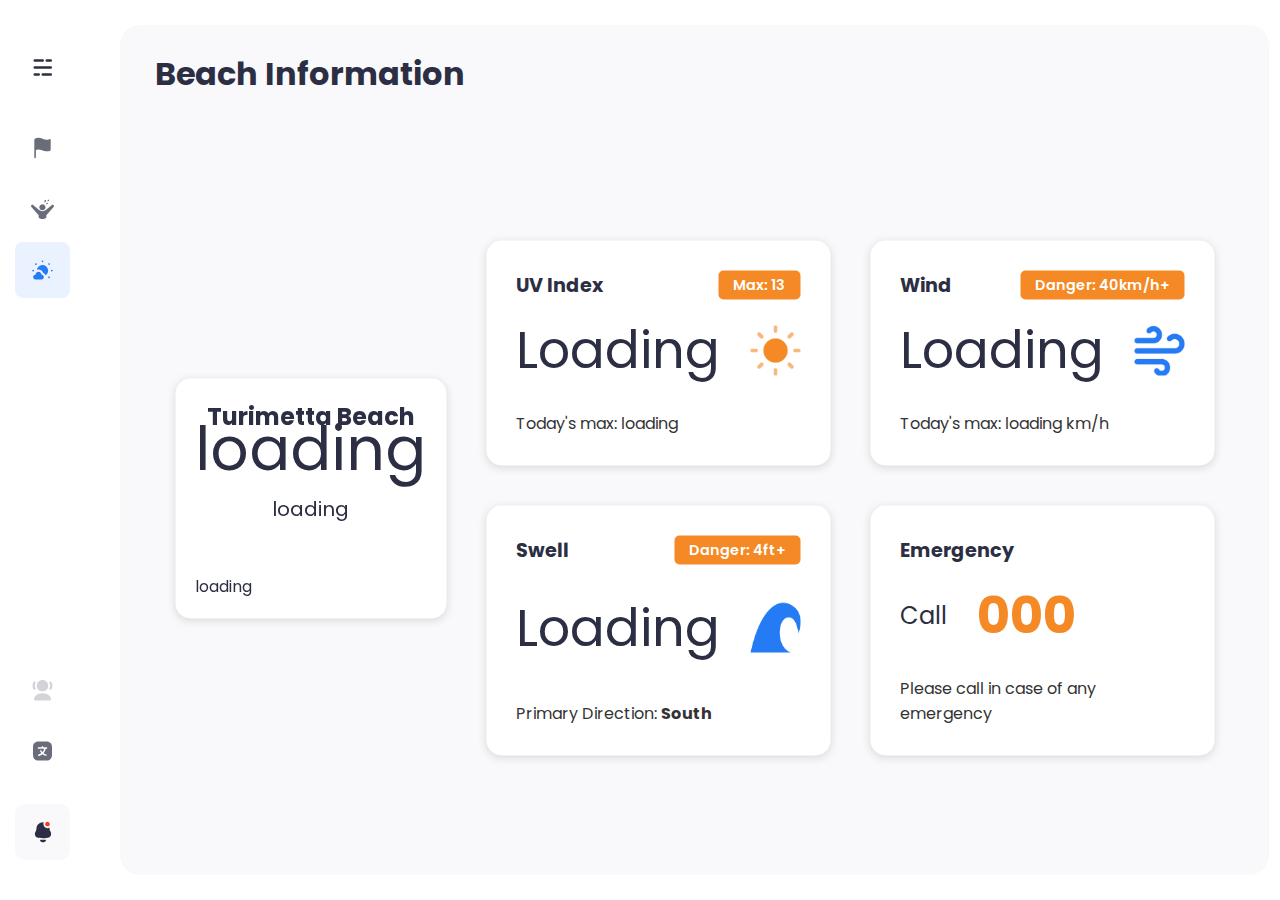
==== commit 525a9998: "fixing beach information" ====
--- a/assets/pages/beach-info.html
+++ b/assets/pages/beach-info.html
@@ -156,15 +156,16 @@
                                     <div id="dynamic-swell">Loading</div>
                                     <img src="../icons/weather-icons/wave.png" alt="Swell Icon">      
                                 </div>
-                                <!-- <div class="beach-info-max-today">Today's max: 3ft</div> -->
+                                <div class="beach-info-max-today">Primary Direction: <b>South</b></div>
                             </div>
                             <div class="beach-info-detail" id="emergency">
                                 <div class="beach-info-top-line">
                                     <div class="beach-info-index-title">Emergency</div>
                                 </div>
                                 <div class="beach-info-index-value">
-                                    000
-                                    <img src="../icons/alert.svg" alt="UV Icon">      
+                                    <span class="call">Call</span>
+                                    <span class="number">000</span>
+                                    <!-- <img src="../icons/alert.svg" alt="UV Icon">       -->
                                 </div>
                                 <div class="beach-info-max-today">Please call in case of any emergency</div>
                             </div>
--- a/assets/pages/css/beach-info.css
+++ b/assets/pages/css/beach-info.css
@@ -30,6 +30,7 @@
     overflow: hidden;
 }
 
+/* General Styles */
 #beach-info {
     display: flex;
     flex-direction: column;
@@ -40,47 +41,51 @@
     height: 100%;
 }
 
+#beach-info .content {
+    background-color: var(--background-ghost);
+}
+
 .beach-conditions-container {
-    border: 1px solid red;
-    display: flex;
-}
-
-/* Weather */
+    position: relative;
+    width: 100%;
+    padding: 20px;
+    /* border: 1px solid red; */
+    top: 50%;
+    left: 50%;
+    transform: translate(-50%, -50%);
+    display: flex;
+    flex-direction: row;
+    justify-content: center;
+    align-items: center;
+    gap: 40px;
+}
+
+/* Weather Container */
 #weather-container {
-    background: white !important;
+    flex: 2;
+    background: #fff;
     max-width: 400px;
     padding: 20px;
     border-radius: 15px;
     backdrop-filter: blur(10px);
-    border: 1px solid black !important;
     text-align: center;
-    box-shadow: 5px 5px 5px rgba(0, 0, 0, 0.2);
-}
-
-#city {
-    width: calc(100% - 16px);
-    padding: 8px;
-    box-sizing: border-box;
-    border-radius: 10px;
-    border: 1px solid white;
-    margin-top: 20px;
-}
-
-#temp-div p {
-    font-size: 60px;
-    margin-top: -30px;
-}
-
-#weather-info {
-    font-size: 20px;
+    box-shadow: rgba(99, 99, 99, 0.2) 0px 2px 8px 0px;
 }
 
 #weather-icon {
     width: 200px;
     height: 200px;
-    margin: 0 auto 10px; 
-    margin-bottom: 0;
+    margin: 0 auto 10px;
     display: none;
+}
+
+#temp-div {
+    font-size: 60px;
+    margin-top: -30px;
+}
+
+#weather-info {
+    font-size: 20px;
 }
 
 #hourly-forecast {
@@ -112,92 +117,89 @@
     margin-top: 10px;
 }
 
-.beach-conditions-container {
-    position: relative;
-    width: 85%;
-    padding: 20px;
-    /* background: #f0f0f0; */
-    transform: translate(-50%, -50%);
-    top: 40%;
-    left: 50%;
-    display: flex;
-    gap: 20px;
-}
-
-#weather-container {
-    flex: 2;
-    padding: 20px;
-    background: #e0e0e0;
-}
-
+/* Other Beach Info */
 .other-beach-info {
-    flex: 1;
     display: grid;
-    grid-template-columns: 1fr 1fr;
-    grid-template-rows: 1fr 1fr;
-    gap: 10px;
-}
-
-#wind {
-    /* background-color: #add8e6; */
-    display: flex;
-    border-radius: 15px;
-}
-
-#swell {
-    /* background-color: #90ee90; */
-    display: flex;
-    border-radius: 15px;
-}
-
-#emergency {
-    /* background-color: #ffa500; */
-    display: flex;
-}
-
+    grid-template-columns: repeat(2, minmax(min-content, max-content));
+    grid-template-rows: auto;
+    gap: 40px;
+    justify-content: center;
+    align-items: stretch;
+    /* border: 1px solid red; */
+}
+
+/* Beach Info Details */
 .beach-info-detail {
     background-color: #ffffff;
-    border: 1px solid black;
     display: flex;
     flex-direction: column;
-    align-items: flex-start;
-    justify-content: center;
-    padding: 10px 10px 10px 30px;
+    justify-content: space-between;
+    gap: 12px;
+    padding: 30px;
     border-radius: 15px;
-    box-shadow: 5px 5px 5px rgba(0, 0, 0, 0.2);
+    box-shadow: rgba(99, 99, 99, 0.2) 0px 2px 8px 0px;
+    /* border: 1px solid red; */
 }
 
 .beach-info-index-title {
-    font-size: 1.5em;
+    font-size: 1.2em;
     font-weight: bold;
 }
+
 .beach-info-index-value {
     display: flex;
-    align-items: center;
-    font-size: 2.5em;
-    margin: 10px 0;
-}
+    flex-direction: row;
+    align-items: center;
+    font-size: 3.2em;
+    /* margin: 10px 0; */
+    gap: 30px;
+    /* border: 1px solid red; */
+}
+
+.beach-info-detail img {
+    width: 50px;
+    height: 50px;
+}
+
 .beach-info-max-today {
     font-size: 1em;
     color: #333;
     margin-top: 10px;
 }
-.beach-info-detail img {
-    width: 40px;
-    height: 40px;
-    margin-left: 10px;
-}
 
 .beach-info-top-line {
     display: flex;
-    align-items: center;
-    margin: 10px 0;
-}
-
-.beach-info-floating-max{
-    background: orange;
-    font-size: 1em;
+    flex-direction: row;
+    align-items: center;
+    justify-content: space-between;
+    width: 100%;
+    /* border: 1px solid red; */
+}
+
+.beach-info-floating-max {
+    background-color: #F48925;
+    color: #fff;
+    font-size: 0.9em;
+    font-weight: 600;
     margin-left: 50px;
-    border-radius: 10px;
-    padding: 2px 15px;
+    border-radius: 5px;
+    padding: 4px 15px;
+}
+
+/* Specific Detail Containers */
+#uv-index,
+#wind,
+#swell,
+#emergency {
+    display: flex;
+    border-radius: 15px;
+}
+
+.call {
+    font-size: 24px;
+}
+
+.number {
+    color: #F48925;
+    font-weight: 700;
 }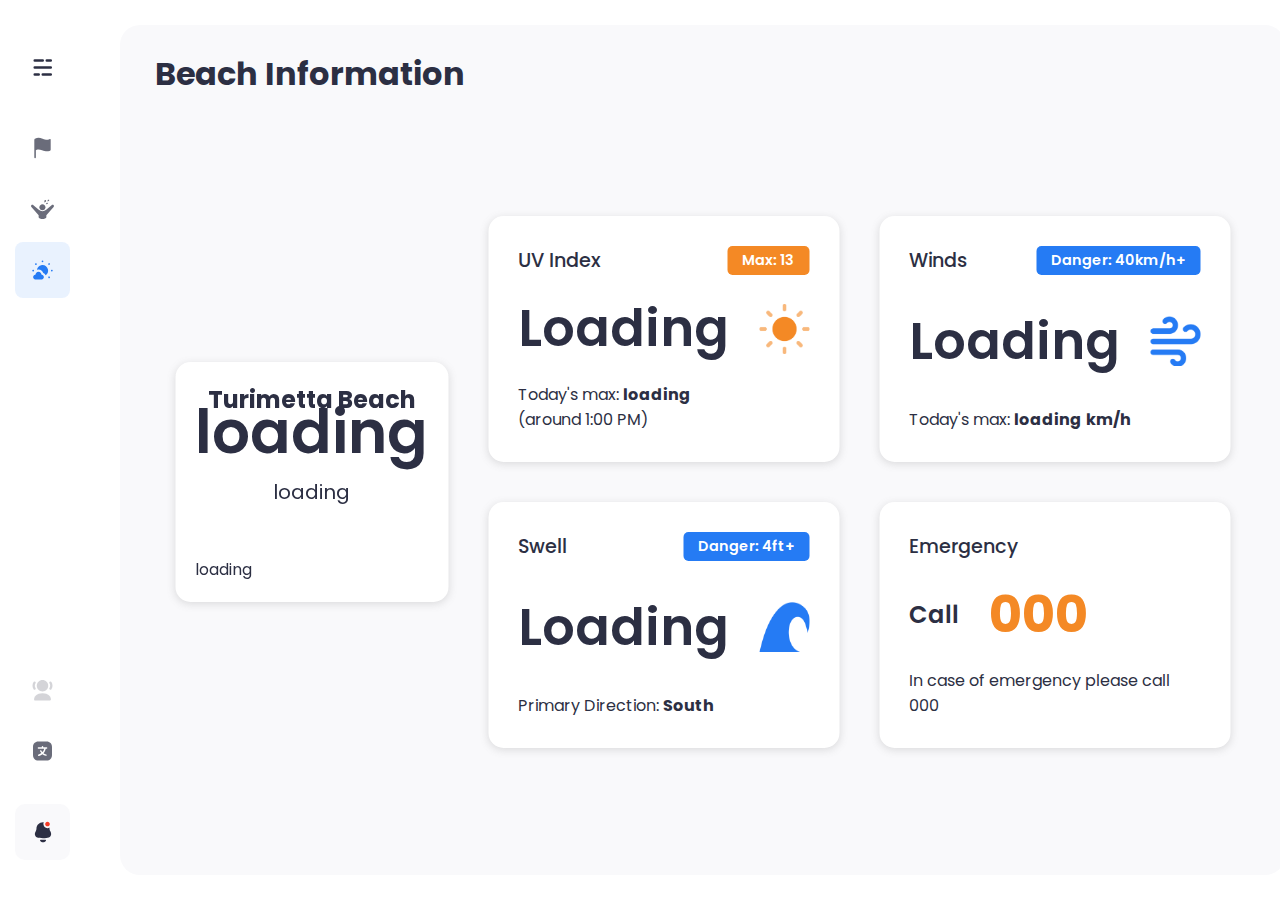
==== commit e211a680: "Beach info aesthetic update" ====
--- a/assets/pages/beach-info.html
+++ b/assets/pages/beach-info.html
@@ -134,29 +134,32 @@
                                     <div id='dynamic-uv'>Loading</div>
                                     <img src="../icons/weather-icons/sun.png" alt="UV Icon">      
                                 </div>
-                                <div class="beach-info-max-today">Today's max: <span id="dynamic-uv-max">loading</span></div>
+                                <div class="beach-info-bottom">
+                                    <div class="beach-info-max-today main">Today's max: <span id="dynamic-uv-max">loading</span></div>
+                                    <div class="beach-info-max-today sub">(around 1:00 PM)</div>
+                                </div>
                             </div>
                             <div class="beach-info-detail" id="wind">
                                 <div class="beach-info-top-line">
-                                    <div class="beach-info-index-title">Wind</div>
-                                    <div class="beach-info-floating-max">Danger: 40km/h+</div>
+                                    <div class="beach-info-index-title">Winds</div>
+                                    <div class="beach-info-floating-max highlight-blue">Danger: 40km/h+</div>
                                 </div>
                                 <div class="beach-info-index-value">
                                     <div id="dynamic-wind">Loading</div>
                                     <img src="../icons/weather-icons/wind.png" alt="Wind Icon">      
                                 </div>
-                                <div class="beach-info-max-today">Today's max: <span id="dynamic-wind-max">loading</span> km/h</div>
+                                <div class="beach-info-max-today">Today's max: <span id="dynamic-wind-max">loading</span> <b>km/h</b></div>
                             </div>
                             <div class="beach-info-detail" id="swell">
                                 <div class="beach-info-top-line">
                                     <div class="beach-info-index-title">Swell</div>
-                                    <div class="beach-info-floating-max">Danger: 4ft+</div>
+                                    <div class="beach-info-floating-max highlight-blue">Danger: 4ft+</div> <!-- Top Right Info Tag -->
                                 </div>
                                 <div class="beach-info-index-value">
                                     <div id="dynamic-swell">Loading</div>
                                     <img src="../icons/weather-icons/wave.png" alt="Swell Icon">      
                                 </div>
-                                <div class="beach-info-max-today">Primary Direction: <b>South</b></div>
+                                <div class="beach-info-max-today">Primary Direction: <span id="dynamic-swell-max">South</span></div>
                             </div>
                             <div class="beach-info-detail" id="emergency">
                                 <div class="beach-info-top-line">
@@ -167,7 +170,7 @@
                                     <span class="number">000</span>
                                     <!-- <img src="../icons/alert.svg" alt="UV Icon">       -->
                                 </div>
-                                <div class="beach-info-max-today">Please call in case of any emergency</div>
+                                <div class="beach-info-max-today">In case of emergency please call 000</div>
                             </div>
                         </div>
                     </div>
--- a/assets/pages/css/beach-info.css
+++ b/assets/pages/css/beach-info.css
@@ -50,7 +50,7 @@
     width: 100%;
     padding: 20px;
     /* border: 1px solid red; */
-    top: 50%;
+    top: 48%;
     left: 50%;
     transform: translate(-50%, -50%);
     display: flex;
@@ -81,6 +81,7 @@
 
 #temp-div {
     font-size: 60px;
+    font-weight: 600;
     margin-top: -30px;
 }
 
@@ -93,7 +94,8 @@
     overflow-x: auto;
     white-space: nowrap;
     display: flex;
-    justify-content: space-between;
+    gap: 10px;
+    justify-content: flex-start;
 }
 
 .hourly-item {
@@ -134,7 +136,7 @@
     display: flex;
     flex-direction: column;
     justify-content: space-between;
-    gap: 12px;
+    gap: 15px;
     padding: 30px;
     border-radius: 15px;
     box-shadow: rgba(99, 99, 99, 0.2) 0px 2px 8px 0px;
@@ -143,7 +145,7 @@
 
 .beach-info-index-title {
     font-size: 1.2em;
-    font-weight: bold;
+    font-weight: 500;
 }
 
 .beach-info-index-value {
@@ -151,6 +153,7 @@
     flex-direction: row;
     align-items: center;
     font-size: 3.2em;
+    font-weight: 600;
     /* margin: 10px 0; */
     gap: 30px;
     /* border: 1px solid red; */
@@ -163,8 +166,8 @@
 
 .beach-info-max-today {
     font-size: 1em;
-    color: #333;
-    margin-top: 10px;
+    color: var(--secondary-slate);
+    /* margin-top: 100px; */
 }
 
 .beach-info-top-line {
@@ -186,6 +189,10 @@
     padding: 4px 15px;
 }
 
+.highlight-blue {
+    background-color: var(--primary-blue);
+}
+
 /* Specific Detail Containers */
 #uv-index,
 #wind,
@@ -202,4 +209,10 @@
 .number {
     color: #F48925;
     font-weight: 700;
+}
+
+#dynamic-uv-max,
+#dynamic-wind-max,
+#dynamic-swell-max {
+    font-weight: bold;
 }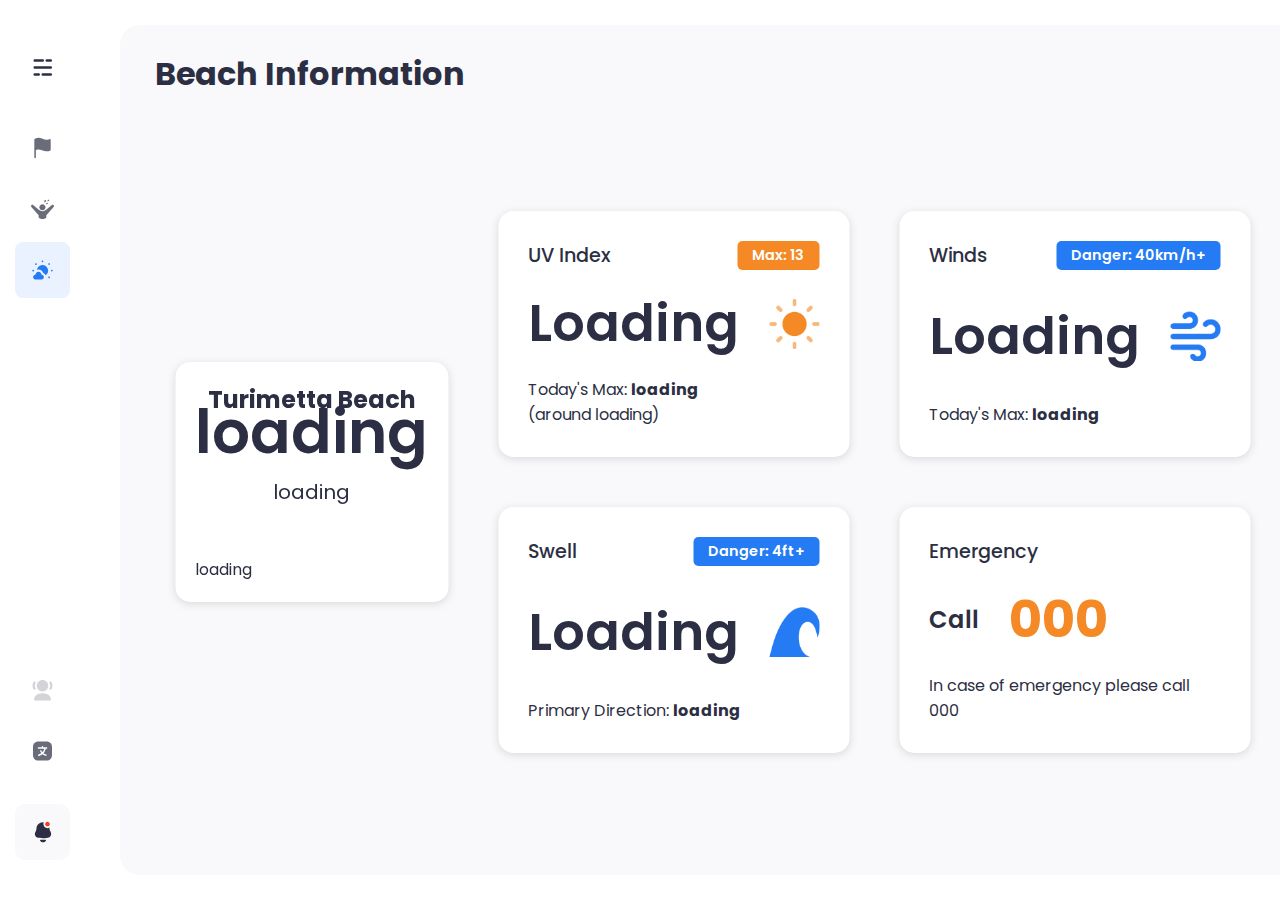
==== commit d8404463: "Final updates to beach info page done." ====
--- a/assets/pages/beach-info.html
+++ b/assets/pages/beach-info.html
@@ -135,8 +135,8 @@
                                     <img src="../icons/weather-icons/sun.png" alt="UV Icon">      
                                 </div>
                                 <div class="beach-info-bottom">
-                                    <div class="beach-info-max-today main">Today's max: <span id="dynamic-uv-max">loading</span></div>
-                                    <div class="beach-info-max-today sub">(around 1:00 PM)</div>
+                                    <div class="beach-info-max-today main">Today's Max: <span id="dynamic-uv-max">loading</span></div>
+                                    <div class="beach-info-max-today sub">(around loading)</div>
                                 </div>
                             </div>
                             <div class="beach-info-detail" id="wind">
@@ -148,7 +148,7 @@
                                     <div id="dynamic-wind">Loading</div>
                                     <img src="../icons/weather-icons/wind.png" alt="Wind Icon">      
                                 </div>
-                                <div class="beach-info-max-today">Today's max: <span id="dynamic-wind-max">loading</span> <b>km/h</b></div>
+                                <div class="beach-info-max-today">Today's Max: <span id="dynamic-wind-max">loading</span></div>
                             </div>
                             <div class="beach-info-detail" id="swell">
                                 <div class="beach-info-top-line">
@@ -159,7 +159,7 @@
                                     <div id="dynamic-swell">Loading</div>
                                     <img src="../icons/weather-icons/wave.png" alt="Swell Icon">      
                                 </div>
-                                <div class="beach-info-max-today">Primary Direction: <span id="dynamic-swell-max">South</span></div>
+                                <div class="beach-info-max-today">Primary Direction: <span id="dynamic-swell-max">loading</span></div>
                             </div>
                             <div class="beach-info-detail" id="emergency">
                                 <div class="beach-info-top-line">
--- a/assets/pages/css/beach-info.css
+++ b/assets/pages/css/beach-info.css
@@ -57,7 +57,7 @@
     flex-direction: row;
     justify-content: center;
     align-items: center;
-    gap: 40px;
+    gap: 50px;
 }
 
 /* Weather Container */
@@ -124,7 +124,7 @@
     display: grid;
     grid-template-columns: repeat(2, minmax(min-content, max-content));
     grid-template-rows: auto;
-    gap: 40px;
+    gap: 50px;
     justify-content: center;
     align-items: stretch;
     /* border: 1px solid red; */
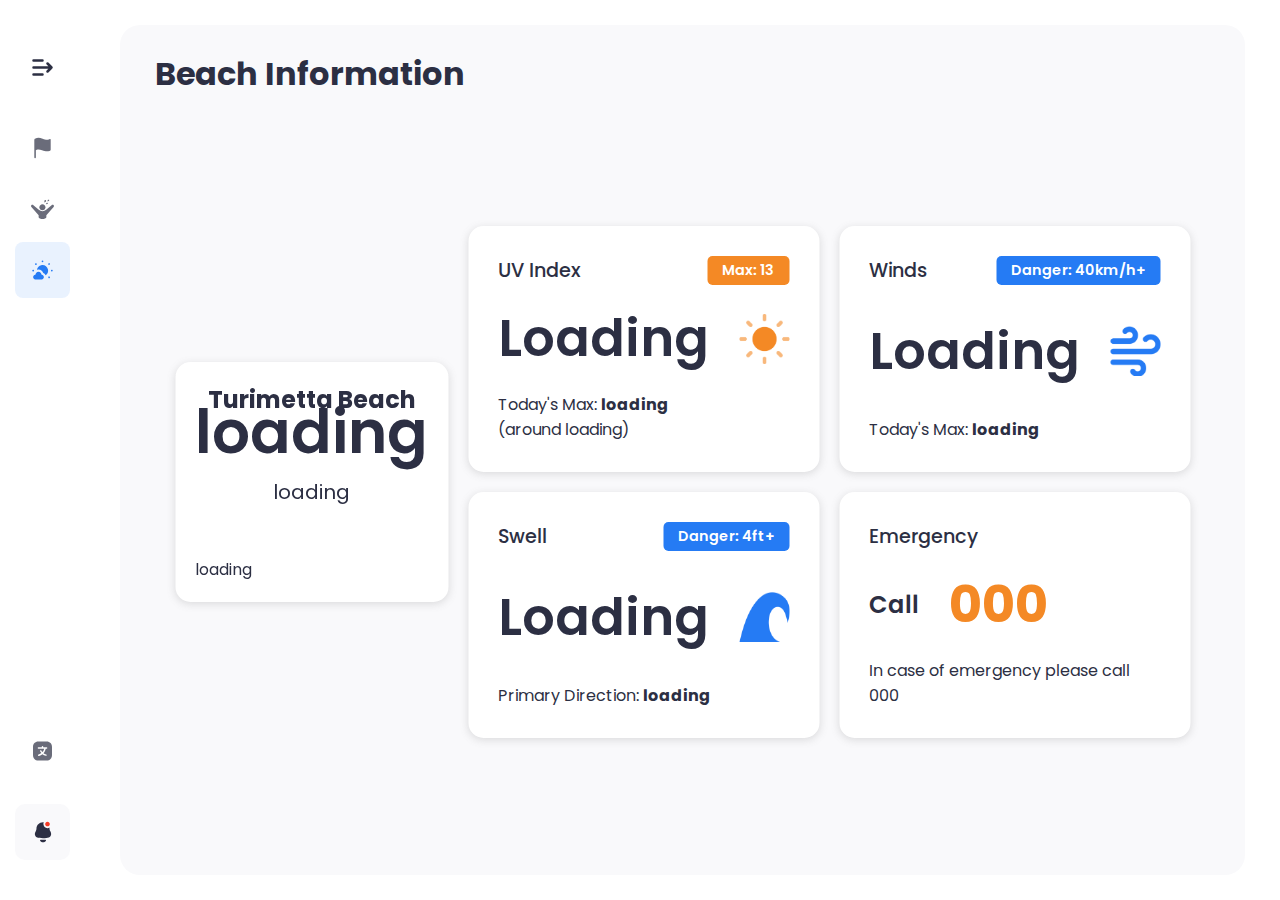
==== commit f041cb9a: "Fixed a number of issues... added some animation to the swap icon on the home page popup. Added a ba" ====
--- a/assets/pages/beach-info.html
+++ b/assets/pages/beach-info.html
@@ -23,7 +23,7 @@
                 <div class="container">
                     <div class="nav-box nav-box-top">
                         <div class="logo-box">
-                            <img class="menu" id="menu" src="/assets/icons/menu.svg" alt="Hamburger menu"/>
+                            <img class="menu" id="menu" src="/assets/icons/menu-expand.svg" alt="Hamburger menu"/>
                             <img class="logo" src="/assets/icons/RipWise.svg" alt="RipWise logo"/>
                             <span class="demo-badge">Demo</span>
                         </div>
@@ -70,7 +70,7 @@
                     <div class="nav-box nav-box-bottom">
                         <div class="nav-items">
                             <ul>
-                                <li>
+                                <!-- <li>
                                     <a href="#" class="nav-link disabled" data-target="accessibility">
                                         <svg class="icon" viewBox="0 0 25 25" fill="none" xmlns="http://www.w3.org/2000/svg">
                                             <path fill-rule="evenodd" clip-rule="evenodd" d="M20.4496 12.2494C20.2287 12.2494 20.0043 12.1863 19.8055 12.0554C19.2666 11.6988 19.1194 10.9729 19.4759 10.4352C19.9248 9.75717 20.1621 8.96578 20.1621 8.1475C20.1621 7.32922 19.9248 6.53783 19.4759 5.86099C19.1194 5.3221 19.2666 4.59733 19.8055 4.23963C20.3433 3.88309 21.0692 4.03155 21.4257 4.56928C22.1295 5.6307 22.5 6.86865 22.5 8.1475C22.5 9.42636 22.1295 10.6643 21.4257 11.7257C21.2013 12.0659 20.8284 12.2494 20.4496 12.2494Z" fill="#2C2F43"/>
@@ -80,7 +80,7 @@
                                         </svg>
                                         <span class="nav-text">Accessibility</span>
                                     </a>
-                                </li>
+                                </li> -->
                                 <li>
                                     <a href="#" class="nav-link" data-target="language">
                                         <svg class="icon" viewBox="0 0 25 25" fill="none" xmlns="http://www.w3.org/2000/svg">
--- a/style.css
+++ b/style.css
@@ -339,7 +339,7 @@
 }
 
 #cam-feed-wrapper .live-signal-big h4 {
-    color: var(--primary-blue);
+    color: var(--secondary-slate);
     margin: 0;
     font-size: 16px;
 }
@@ -352,7 +352,7 @@
 #cam-feed-wrapper .live-signal-big .live-circle-big {
     width: 15px;
     height: 15px;
-    background-color: var(--primary-blue);
+    background-color: #ff3434;
     border-radius: 50%;
     animation: flash 1.5s infinite alternate;
 }
@@ -400,7 +400,7 @@
     left: 30px; 
     width: 350px;
     background-color: rgba(255, 255, 255, 0.95);
-    padding: 20px 25px 25px 25px; 
+    padding: 35px 25px; 
     border-radius: 16px; 
     box-shadow: 0 2px 10px rgba(0, 0, 0, 0.3);
     z-index: 1000; 
@@ -413,19 +413,37 @@
     gap: 5px;
 }
 
-.live-feed-popup .live-feed-wrapper .expand-popup {
-    display: flex;
-    flex-direction: row;
-    justify-content: right;
-    width: 100%;
-    cursor: pointer;
-}
-
-.live-feed-popup .live-feed-wrapper .expand-popup #expand-icon {
+.live-feed-popup .live-feed-wrapper .popup-icons {
+    position: absolute;
+    top: 18px;
+    right: 18px; 
+
+    display: flex;
+    flex-direction: row;
+    justify-content: center;
+    align-items: center;
+    cursor: pointer;
+    /* border: 1px solid red; */
+}
+
+#swap-icon,
+.back-icon {
     height: 25px;
+    /* border: 1px solid red; */
+}
+
+.back-icon {
+    display: none;
+}
+
+/* Animate Swap icon on click */
+.rotate-180 {
+    transform: rotate(180deg);
+    transition: transform 0.3s ease; 
 }
 
 .live-feed-popup .live-feed-wrapper .p-content {
+    position: relative;
     display: flex;
     flex-direction: column;
     gap: 25px;
@@ -487,7 +505,7 @@
 }
 
 .camera-wrapper .live-signal h4 {
-    color: var(--primary-blue);
+    color: var(--secondary-slate);
     margin: 0;
     font-size: 14px;
 }
@@ -496,7 +514,7 @@
 .live-circle {
     width: 12px;
     height: 12px;
-    background-color: var(--primary-blue);
+    background-color:#ff3434;
     border-radius: 50%;
     animation: flash 1.5s infinite alternate;
 }
@@ -563,7 +581,6 @@
     display: none;
     align-items: center;
     justify-content: center;
-    padding: 10px 0px 0px 0px;
     gap: 25px;
     color: var(--secondary-slate);
 }
--- a/assets/pages/css/beach-info.css
+++ b/assets/pages/css/beach-info.css
@@ -57,7 +57,7 @@
     flex-direction: row;
     justify-content: center;
     align-items: center;
-    gap: 50px;
+    gap: 20px;
 }
 
 /* Weather Container */
@@ -124,7 +124,7 @@
     display: grid;
     grid-template-columns: repeat(2, minmax(min-content, max-content));
     grid-template-rows: auto;
-    gap: 50px;
+    gap: 20px;
     justify-content: center;
     align-items: stretch;
     /* border: 1px solid red; */
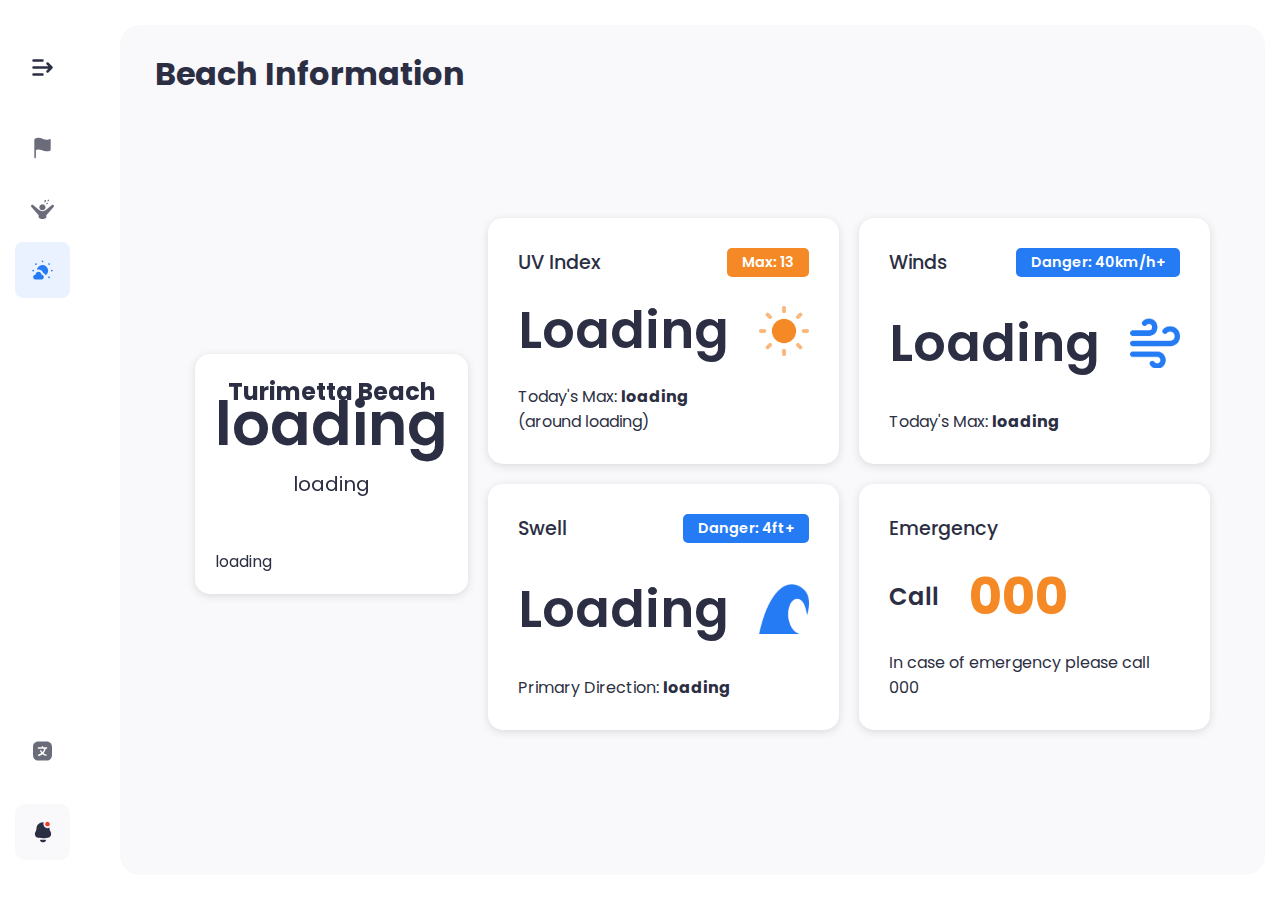
==== commit e2ba33af: "commenting and stuff" ====
--- a/assets/pages/beach-info.html
+++ b/assets/pages/beach-info.html
@@ -99,7 +99,7 @@
                             </svg>
                             <div class="alert-content">
                                 <h3>Live Beach Alerts</h3>
-                                <p>We provide real-time beach safety alerts directly on your phone.</p>
+                                <p>We provide real-time beach safety alerts directly to your phone.</p>
                                 <a href="/assets/pages/get-alerts.html" class="nav-link" data-target="beach-alerts" style="display: flex; justify-content: center; align-items: center;">
                                     <button>Notify Me</button>
                                 </a>
@@ -116,14 +116,17 @@
                         <h1>Beach Information</h1>
                     </div>
                     
+                    <!-- contains whole beach conditions -->
                     <div class="beach-conditions-container">
                         <div id="weather-container">
                             <h2>Turimetta Beach</h2>
                             <img id="weather-icon" alt="Weather Icon">
+                            <!-- fallback values of loading -->
                             <div id="temp-div">loading</div>
                             <div id="weather-info">loading</div>
                             <div id="hourly-forecast">loading</div>
                         </div>
+                        <!-- split other half of items onto rhs of screen -->
                         <div class="other-beach-info">
                             <div class="beach-info-detail" id="uv-index">
                                 <div class="beach-info-top-line">
@@ -168,7 +171,6 @@
                                 <div class="beach-info-index-value">
                                     <span class="call">Call</span>
                                     <span class="number">000</span>
-                                    <!-- <img src="../icons/alert.svg" alt="UV Icon">       -->
                                 </div>
                                 <div class="beach-info-max-today">In case of emergency please call 000</div>
                             </div>
--- a/assets/pages/css/beach-info.css
+++ b/assets/pages/css/beach-info.css
@@ -34,30 +34,30 @@
 #beach-info {
     display: flex;
     flex-direction: column;
+    justify-content: center;
+    align-items: center;
+
     background-color: var(--background-white);
     color: var(--secondary-slate);
     padding: 25px 35px;
+    height: 100%;
+}
+
+#beach-info .content {
+    background-color: var(--background-ghost);
+}
+
+.beach-conditions-container {
+    position: static;
     width: 100%;
     height: 100%;
-}
-
-#beach-info .content {
-    background-color: var(--background-ghost);
-}
-
-.beach-conditions-container {
-    position: relative;
-    width: 100%;
+    display: flex;
+    justify-content: center;
+    align-items: center;
+    gap: 50px; 
     padding: 20px;
-    /* border: 1px solid red; */
-    top: 48%;
-    left: 50%;
-    transform: translate(-50%, -50%);
-    display: flex;
-    flex-direction: row;
-    justify-content: center;
-    align-items: center;
-    gap: 20px;
+    padding-left: 40px;
+    /* border: 1px solid red; */
 }
 
 /* Weather Container */
@@ -124,7 +124,7 @@
     display: grid;
     grid-template-columns: repeat(2, minmax(min-content, max-content));
     grid-template-rows: auto;
-    gap: 20px;
+    gap: 50px;
     justify-content: center;
     align-items: stretch;
     /* border: 1px solid red; */
@@ -215,4 +215,14 @@
 #dynamic-wind-max,
 #dynamic-swell-max {
     font-weight: bold;
+}
+
+@media (max-width: 1300px) {
+    .beach-conditions-container {
+        gap: 20px;
+    } 
+
+    .other-beach-info {
+        gap: 20px;
+    }
 }